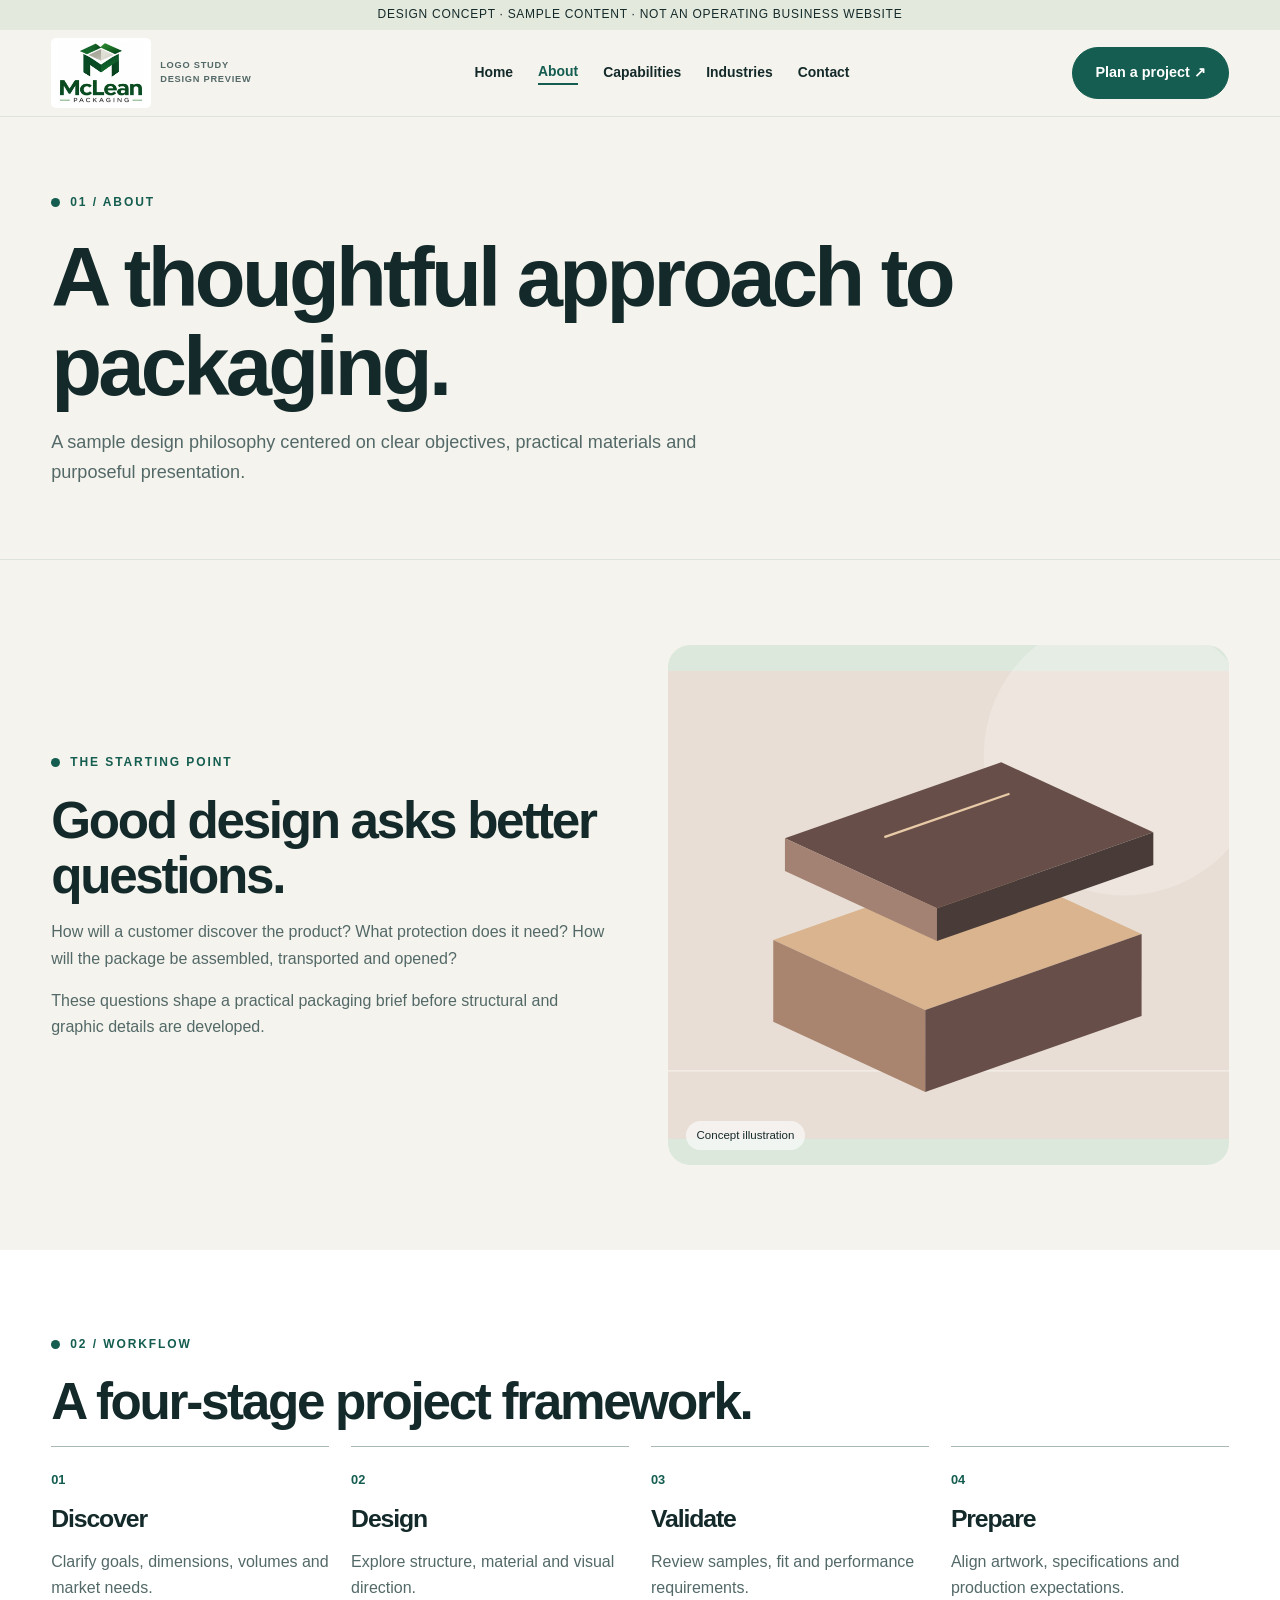
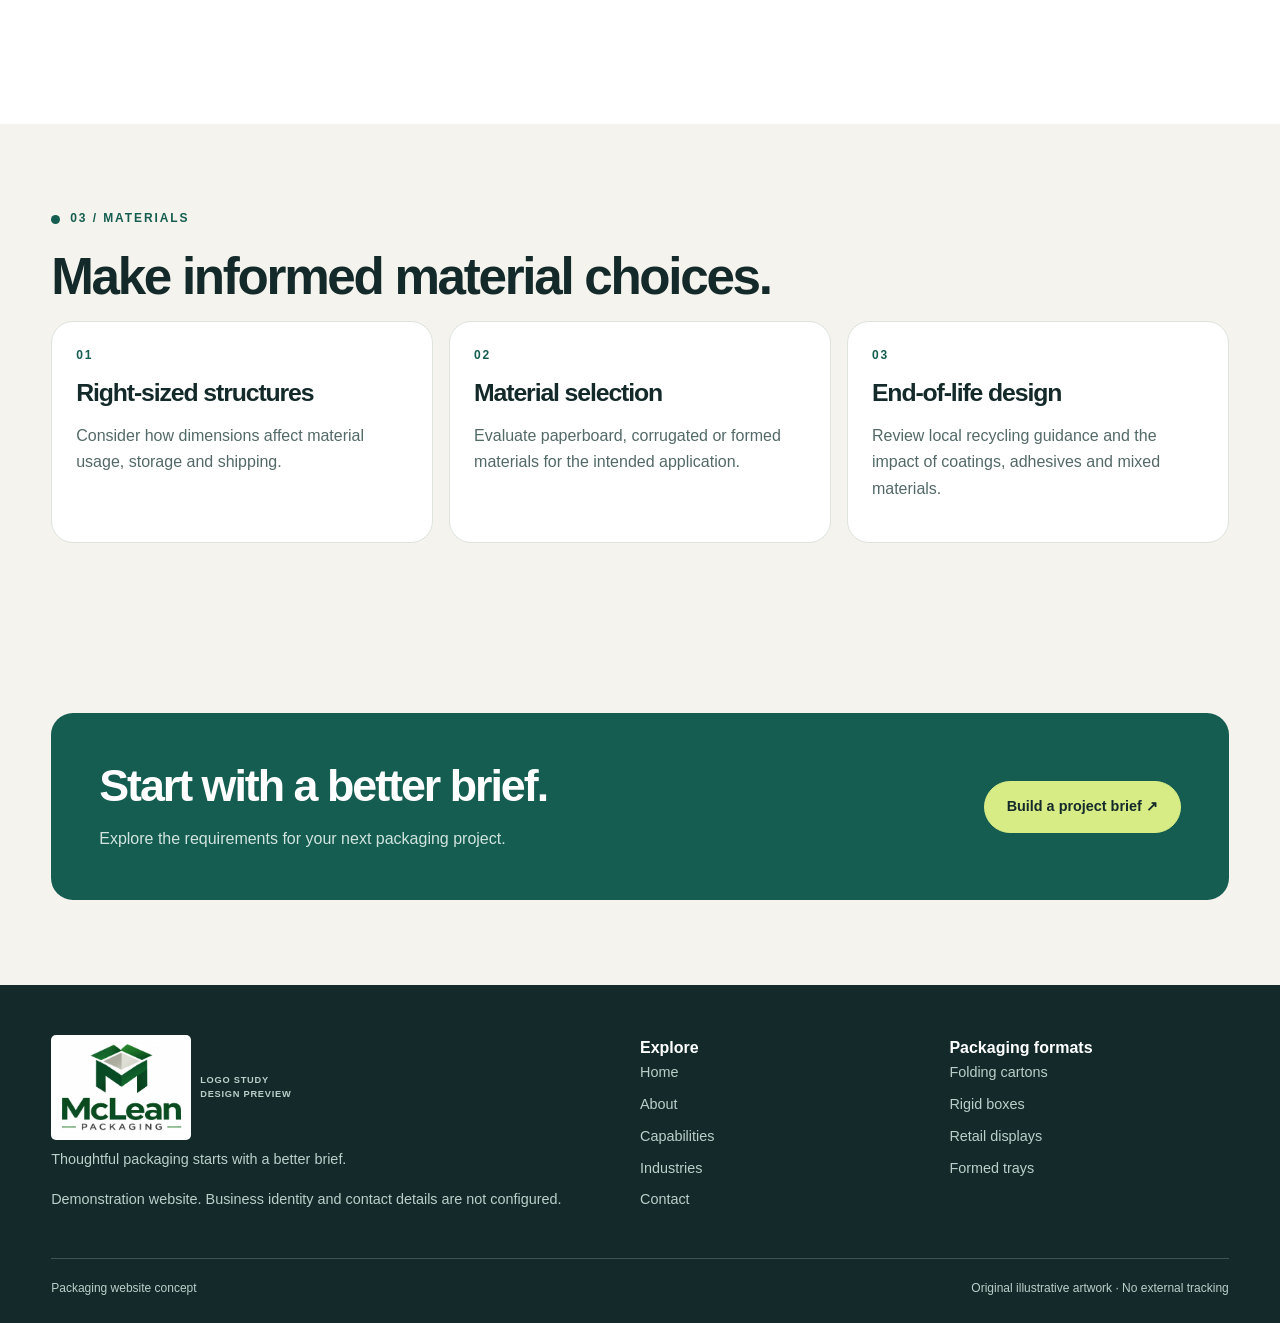
==== about.html @ 50a46adf "Add files via upload" ====
<!doctype html><html lang="en"><head><meta charset="utf-8"><meta name="viewport" content="width=device-width,initial-scale=1"><meta name="robots" content="noindex,nofollow"><meta name="description" content="An illustrative packaging design process."><title>About | Packaging website concept</title><link rel="stylesheet" href="style.css"><script defer src="script.js"></script></head><body><a class="skip" href="#main">Skip to content</a><div class="demo">DESIGN CONCEPT · SAMPLE CONTENT · NOT AN OPERATING BUSINESS WEBSITE</div><header class="header"><div class="wrap nav"><a class="brand logo-concept" href="index.html" aria-label="Packaging design concept home"><img src="logo-preview.webp" alt="McLean Packaging proposed logo artwork"><span class="logo-note">LOGO STUDY<br>DESIGN PREVIEW</span></a><button class="menu" aria-expanded="false" aria-controls="navigation">Menu</button><nav id="navigation" class="links" aria-label="Main navigation"><a href="index.html">Home</a><a href="about.html" aria-current="page">About</a><a href="capabilities.html">Capabilities</a><a href="industries.html">Industries</a><a href="contact.html">Contact</a></nav><a class="btn" href="contact.html">Plan a project ↗</a></div></header><main id="main"><section class="pagehero"><div class="wrap"><div class="eyebrow">01 / About</div><h1>A thoughtful approach to packaging.</h1><p>A sample design philosophy centered on clear objectives, practical materials and purposeful presentation.</p></div></section><section class="section"><div class="wrap split"><div><div class="eyebrow">The starting point</div><h2>Good design asks better questions.</h2><p>How will a customer discover the product? What protection does it need? How will the package be assembled, transported and opened?</p><p>These questions shape a practical packaging brief before structural and graphic details are developed.</p></div><div class="art"><svg viewBox="0 0 480 400" role="img" aria-label="Illustrative packaging concept" xmlns="http://www.w3.org/2000/svg"><rect width="480" height="400" fill="#e8ded5"/><circle cx="390" cy="72" r="120" fill="#fff" opacity=".22"/><path d="M0 342H480" stroke="#fff" opacity=".5"/><g transform="translate(55 60)"><path d="M35 170 220 105 350 165 165 230Z" fill="#d9b48e"/><path d="M35 170 165 230 165 300 35 240Z" fill="#a98570"/><path d="M165 230 350 165 350 235 165 300Z" fill="#674e49"/><path d="M45 83 230 18 360 78 175 143Z" fill="#674e49"/><path d="M45 83 175 143 175 171 45 111Z" fill="#a38273"/><path d="M175 143 360 78 360 106 175 171Z" fill="#493b38"/><path d="M130 82 237 45" stroke="#e9cba8" stroke-width="2"/></g></svg><span class="art-label">Concept illustration</span></div></div></section><section class="section white"><div class="wrap"><div class="eyebrow">02 / Workflow</div><h2>A four-stage project framework.</h2><div class="steps"><article class="step"><b>01</b><h3>Discover</h3><p>Clarify goals, dimensions, volumes and market needs.</p></article><article class="step"><b>02</b><h3>Design</h3><p>Explore structure, material and visual direction.</p></article><article class="step"><b>03</b><h3>Validate</h3><p>Review samples, fit and performance requirements.</p></article><article class="step"><b>04</b><h3>Prepare</h3><p>Align artwork, specifications and production expectations.</p></article></div></div></section><section class="section"><div class="wrap"><div class="eyebrow">03 / Materials</div><h2>Make informed material choices.</h2><div class="grid three"><article class="feature"><span class="number">01</span><h3>Right-sized structures</h3><p>Consider how dimensions affect material usage, storage and shipping.</p></article><article class="feature"><span class="number">02</span><h3>Material selection</h3><p>Evaluate paperboard, corrugated or formed materials for the intended application.</p></article><article class="feature"><span class="number">03</span><h3>End-of-life design</h3><p>Review local recycling guidance and the impact of coatings, adhesives and mixed materials.</p></article></div></div></section><section class="section"><div class="wrap cta"><div><h2>Start with a better brief.</h2><p>Explore the requirements for your next packaging project.</p></div><a class="btn light" href="contact.html">Build a project brief ↗</a></div></section></main><footer class="foot"><div class="wrap"><div class="footgrid"><div><a class="brand logo-concept" href="index.html" aria-label="Packaging design concept home"><img src="logo-preview.webp" alt="McLean Packaging proposed logo artwork"><span class="logo-note">LOGO STUDY<br>DESIGN PREVIEW</span></a><p>Thoughtful packaging starts with a better brief.</p><p>Demonstration website. Business identity and contact details are not configured.</p></div><div><strong>Explore</strong><a href="index.html">Home</a><a href="about.html">About</a><a href="capabilities.html">Capabilities</a><a href="industries.html">Industries</a><a href="contact.html">Contact</a></div><div><strong>Packaging formats</strong><a href="capabilities.html#carton">Folding cartons</a><a href="capabilities.html#rigid">Rigid boxes</a><a href="capabilities.html#display">Retail displays</a><a href="capabilities.html#tray">Formed trays</a></div></div><div class="copyright"><span>Packaging website concept</span><span>Original illustrative artwork · No external tracking</span></div></div></footer><button class="backtop" hidden aria-label="Back to top">↑</button></body></html>
---- style.css ----
:root{--ink:#142a2a;--muted:#536968;--cream:#f5f3ed;--white:#fff;--green:#145d50;--lime:#d7ec85;--line:#dce4dd;--radius:22px}*{box-sizing:border-box}html{scroll-behavior:smooth}body{margin:0;font-family:Inter,Arial,sans-serif;background:var(--cream);color:var(--ink);line-height:1.65}a{color:inherit;text-decoration:none}button,input,select,textarea{font:inherit}button,a,input,textarea,select{outline-offset:5px}button{cursor:pointer}img,svg{max-width:100%}h1,h2,h3,p{margin:0 0 1rem}h1,h2,h3{line-height:1.08;letter-spacing:-.045em}h1{font-size:clamp(3rem,6.5vw,6.5rem)}h2{font-size:clamp(2rem,4vw,3.8rem)}h3{font-size:1.55rem}p{color:var(--muted)}.wrap{width:min(1200px,92%);margin:auto}.demo{text-align:center;background:#e4e9de;font-size:.75rem;padding:5px 12px;letter-spacing:.06em}.header{position:sticky;top:0;z-index:20;background:rgba(245,243,237,.96);border-bottom:1px solid var(--line);backdrop-filter:blur(12px)}.nav{display:flex;align-items:center;justify-content:space-between;min-height:76px;gap:24px}.brand{display:flex;align-items:center;gap:11px;font-size:1.1rem;font-weight:800;letter-spacing:-.04em}.mark{display:grid;place-items:center;width:40px;height:40px;background:var(--green);color:white;border-radius:11px}.brand small{display:block;font-size:.58rem;letter-spacing:.18em;font-weight:600;color:var(--muted)}.links{display:flex;align-items:center;gap:25px;font-size:.87rem;font-weight:600}.links a[aria-current=page]{color:var(--green);border-bottom:2px solid var(--green)}.btn{display:inline-flex;align-items:center;justify-content:center;gap:12px;background:var(--green);color:white;border:1px solid var(--green);padding:13px 22px;border-radius:100px;font-weight:700;font-size:.9rem;transition:.2s}.btn:hover{transform:translateY(-2px);filter:brightness(1.12)}.btn.alt{background:transparent;color:var(--ink);border-color:#9eaeaa}.btn.light{background:var(--lime);color:var(--ink);border-color:var(--lime)}.menu{display:none}.hero{padding:65px 0 70px;display:grid;grid-template-columns:1.1fr 1fr;align-items:center;gap:45px}.eyebrow{font-weight:800;font-size:.75rem;letter-spacing:.16em;text-transform:uppercase;color:var(--green);display:flex;gap:10px;align-items:center;margin-bottom:20px}.eyebrow:before{content:'';width:9px;height:9px;border-radius:50%;background:currentColor}.hero p{font-size:1.13rem;max-width:580px}.actions{display:flex;gap:12px;flex-wrap:wrap;margin-top:30px}.art{min-height:390px;aspect-ratio:1.08;background:#dde8dc;border-radius:var(--radius);overflow:hidden;position:relative;display:grid;place-items:center}.art svg{width:100%;height:100%;display:block}.art-label{position:absolute;bottom:15px;left:18px;font-size:.72rem;background:#fff9;border-radius:30px;padding:5px 11px}.strip{background:var(--ink);color:white;padding:20px 0}.strip .wrap{display:flex;justify-content:space-between;flex-wrap:wrap;gap:14px;font-size:.85rem;letter-spacing:.07em}.strip span:before{content:'✳';color:var(--lime);margin-right:10px}.section{padding:85px 0}.section.white{background:white}.sectionhead{display:flex;align-items:end;justify-content:space-between;gap:25px;margin-bottom:32px}.sectionhead p{max-width:420px}.grid{display:grid;grid-template-columns:repeat(4,1fr);gap:16px}.grid.three{grid-template-columns:repeat(3,1fr)}.tile{border:1px solid var(--line);border-radius:var(--radius);background:white;overflow:hidden;transition:transform .2s,box-shadow .2s}.tile:hover{transform:translateY(-4px);box-shadow:0 16px 40px #142a2a12}.tile .art{min-height:0;aspect-ratio:1.18;border-radius:0}.tilebody{padding:24px}.tilebody p{font-size:.92rem}.number{font-size:.75rem;font-weight:800;color:var(--green);letter-spacing:.15em}.arrow{font-weight:bold;color:var(--green);font-size:.85rem}.split{display:grid;grid-template-columns:1fr 1fr;gap:55px;align-items:center}.panel{background:var(--ink);color:white;padding:55px;border-radius:var(--radius)}.panel p,.dark p{color:#c2d3cf}.panel .eyebrow,.dark .eyebrow{color:var(--lime)}.steps{display:grid;grid-template-columns:repeat(4,1fr);gap:22px}.step{border-top:1px solid #a8b8b2;padding:22px 0}.step b{display:block;color:var(--green);font-size:.8rem;margin-bottom:16px}.cta{background:var(--green);color:white;border-radius:var(--radius);padding:48px;display:flex;align-items:center;justify-content:space-between;gap:24px}.cta p{color:#d2e4df;margin:0}.cta h2{font-size:clamp(2rem,3.5vw,3rem)}.pagehero{padding:76px 0 55px;border-bottom:1px solid var(--line)}.pagehero h1{max-width:950px}.pagehero p{max-width:650px;font-size:1.13rem}.filters{display:flex;flex-wrap:wrap;gap:10px;margin-bottom:25px}.filter{border:1px solid #aebdb6;border-radius:100px;background:transparent;padding:8px 16px;color:var(--ink);font-size:.88rem}.filter[aria-pressed=true]{background:var(--green);color:white;border-color:var(--green)}[hidden]{display:none!important}.tag{display:inline-block;background:#eaf1e5;padding:4px 10px;border-radius:100px;color:var(--green);font-size:.75rem;margin:3px}.detail{border-top:1px solid var(--line);padding:16px 0}.detail summary{cursor:pointer;font-weight:700}.detail p{padding-top:10px}.contactgrid{display:grid;grid-template-columns:.8fr 1.2fr;gap:45px;align-items:start}.form{background:white;border:1px solid var(--line);padding:32px;border-radius:var(--radius)}.fields{display:grid;grid-template-columns:1fr 1fr;gap:16px}.field{display:flex;flex-direction:column;gap:5px;margin-bottom:16px}.field label{font-weight:700;font-size:.86rem}input,textarea,select{border:1px solid #b8c6be;background:#fcfdfa;border-radius:9px;padding:12px;min-width:0;width:100%;color:var(--ink)}textarea{min-height:130px;resize:vertical}.notice{background:#e9f0e4;border-radius:12px;padding:15px;font-size:.88rem;margin:14px 0}.foot{background:var(--ink);color:white;padding:50px 0 25px}.footgrid{display:grid;grid-template-columns:2fr 1fr 1fr;gap:30px}.foot p,.foot a{color:#bbceca;font-size:.9rem}.foot a{display:block;margin-bottom:8px}.foot .brand{color:white;display:flex}.foot .brand small{color:#bbceca}.copyright{border-top:1px solid #ffffff30;margin-top:30px;padding-top:20px;font-size:.75rem;color:#bbceca;display:flex;justify-content:space-between;gap:12px}.skip{position:absolute;left:-999px}.skip:focus{left:10px;top:10px;background:white;padding:10px;z-index:100}.backtop{position:fixed;bottom:20px;right:20px;border:0;background:var(--green);color:white;width:44px;height:44px;border-radius:50%;box-shadow:0 5px 20px #0003;z-index:15}.dark{background:var(--ink);color:white}.small{font-size:.85rem}.feature{padding:24px;border:1px solid var(--line);border-radius:var(--radius);background:white}.feature .number{display:block;margin-bottom:15px}@media(max-width:950px){.grid{grid-template-columns:repeat(2,1fr)}.grid.three{grid-template-columns:repeat(2,1fr)}.nav>.btn{display:none}.hero{gap:25px}.art{min-height:270px}.steps{grid-template-columns:repeat(2,1fr)}}@media(max-width:700px){.menu{display:block;border:1px solid var(--line);background:white;border-radius:10px;padding:8px 12px}.links{display:none;position:absolute;top:76px;left:0;right:0;background:var(--cream);padding:22px 4%;flex-direction:column;align-items:stretch;border-bottom:1px solid var(--line)}.links.open{display:flex}.hero,.split,.contactgrid{grid-template-columns:1fr}.hero,.pagehero{padding:42px 0}.section{padding:55px 0}.sectionhead,.cta{display:block}.sectionhead p{margin-top:12px}.cta .btn{margin-top:20px}.panel,.cta,.form{padding:24px}.grid,.grid.three{grid-template-columns:1fr}.fields{grid-template-columns:1fr;gap:0}.footgrid{grid-template-columns:1fr 1fr}.footgrid>div:first-child{grid-column:1/-1}.copyright{flex-direction:column}.art{min-height:260px}.hero h1{font-size:3.2rem}}@media(prefers-reduced-motion:reduce){*,*::before,*::after{scroll-behavior:auto!important;transition:none!important}}

/* Proposed logo artwork, for offline design review only. */
.logo-concept{flex-shrink:0;gap:9px}.logo-concept img{display:block;width:100px;height:auto;max-height:70px;object-fit:contain;background:white;border-radius:5px;padding:3px}.logo-note{font-size:.58rem;font-weight:700;line-height:1.45;letter-spacing:.08em;color:var(--muted)}.foot .logo-concept img{width:140px;max-height:105px;padding:6px}.foot .logo-note{color:#bbceca}.header .nav{min-height:86px}@media(max-width:700px){.links{top:86px}.logo-concept img{width:88px}.logo-note{font-size:.55rem}}
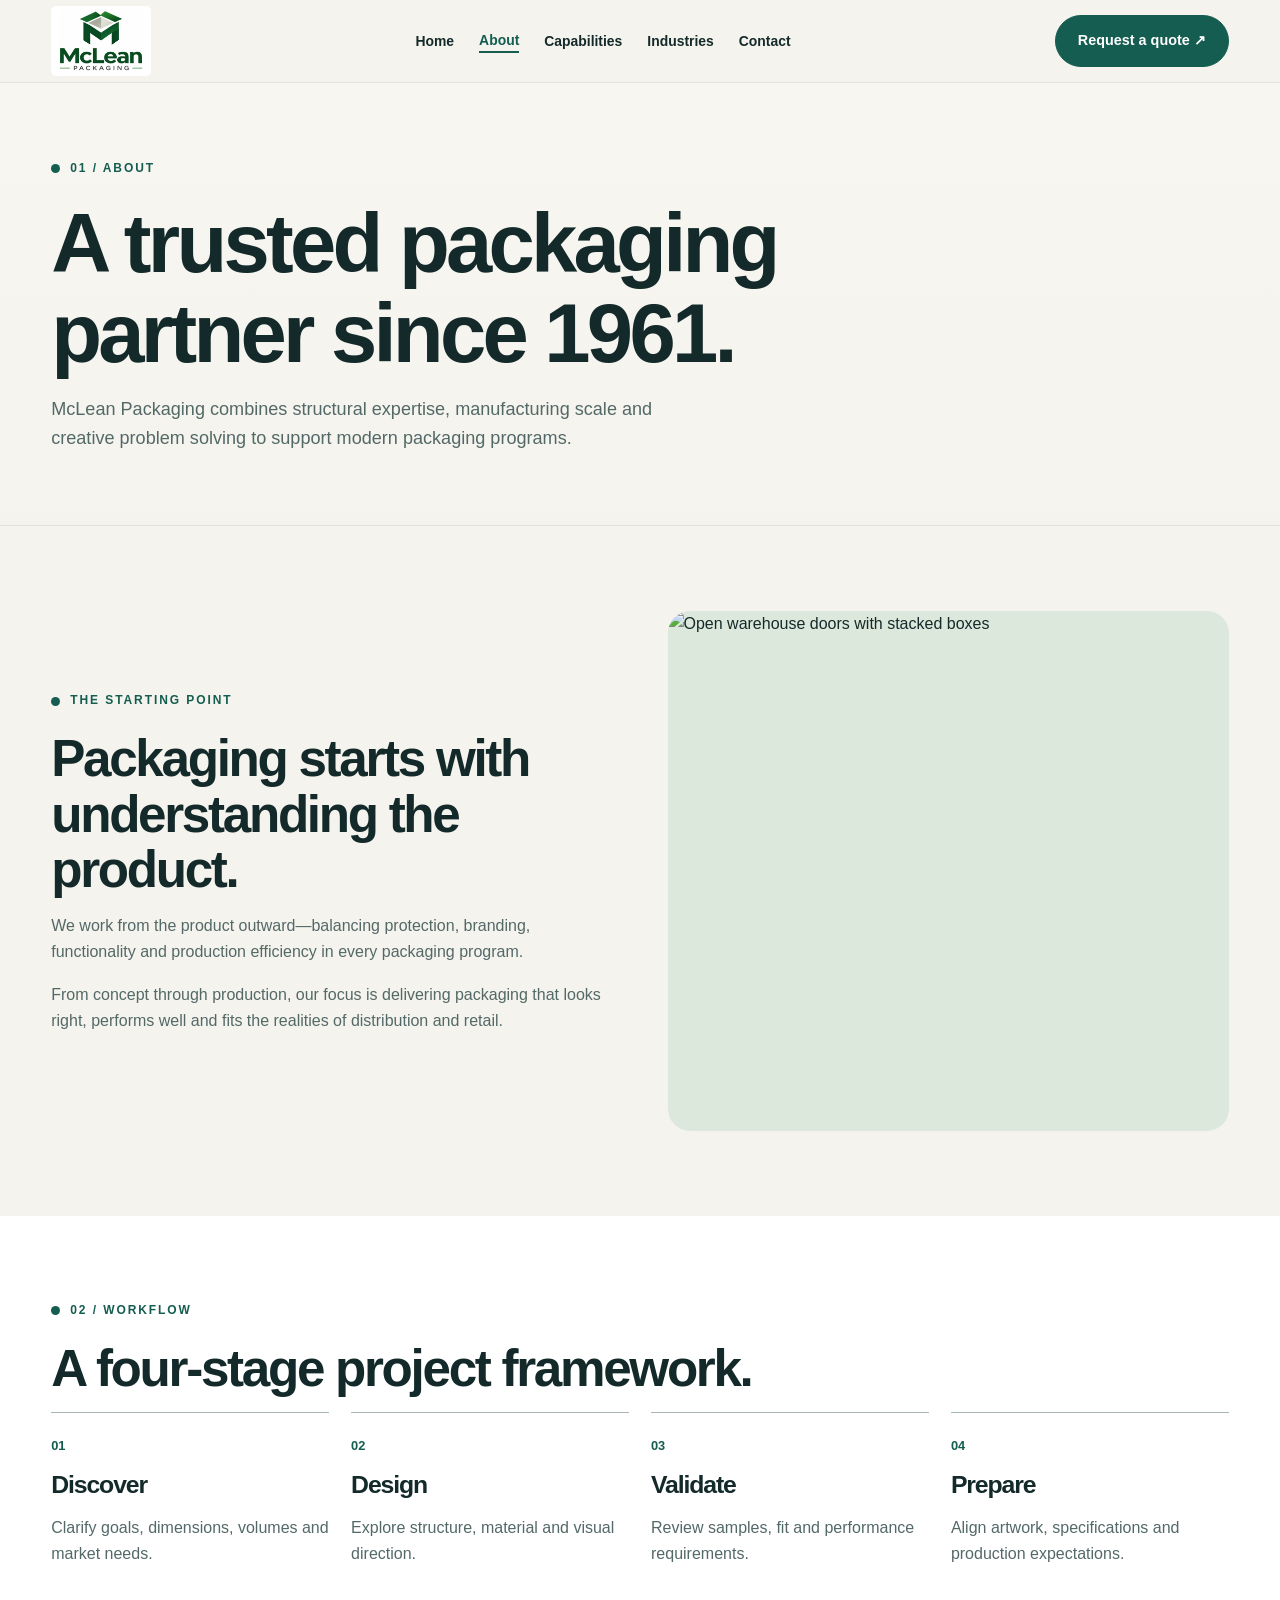
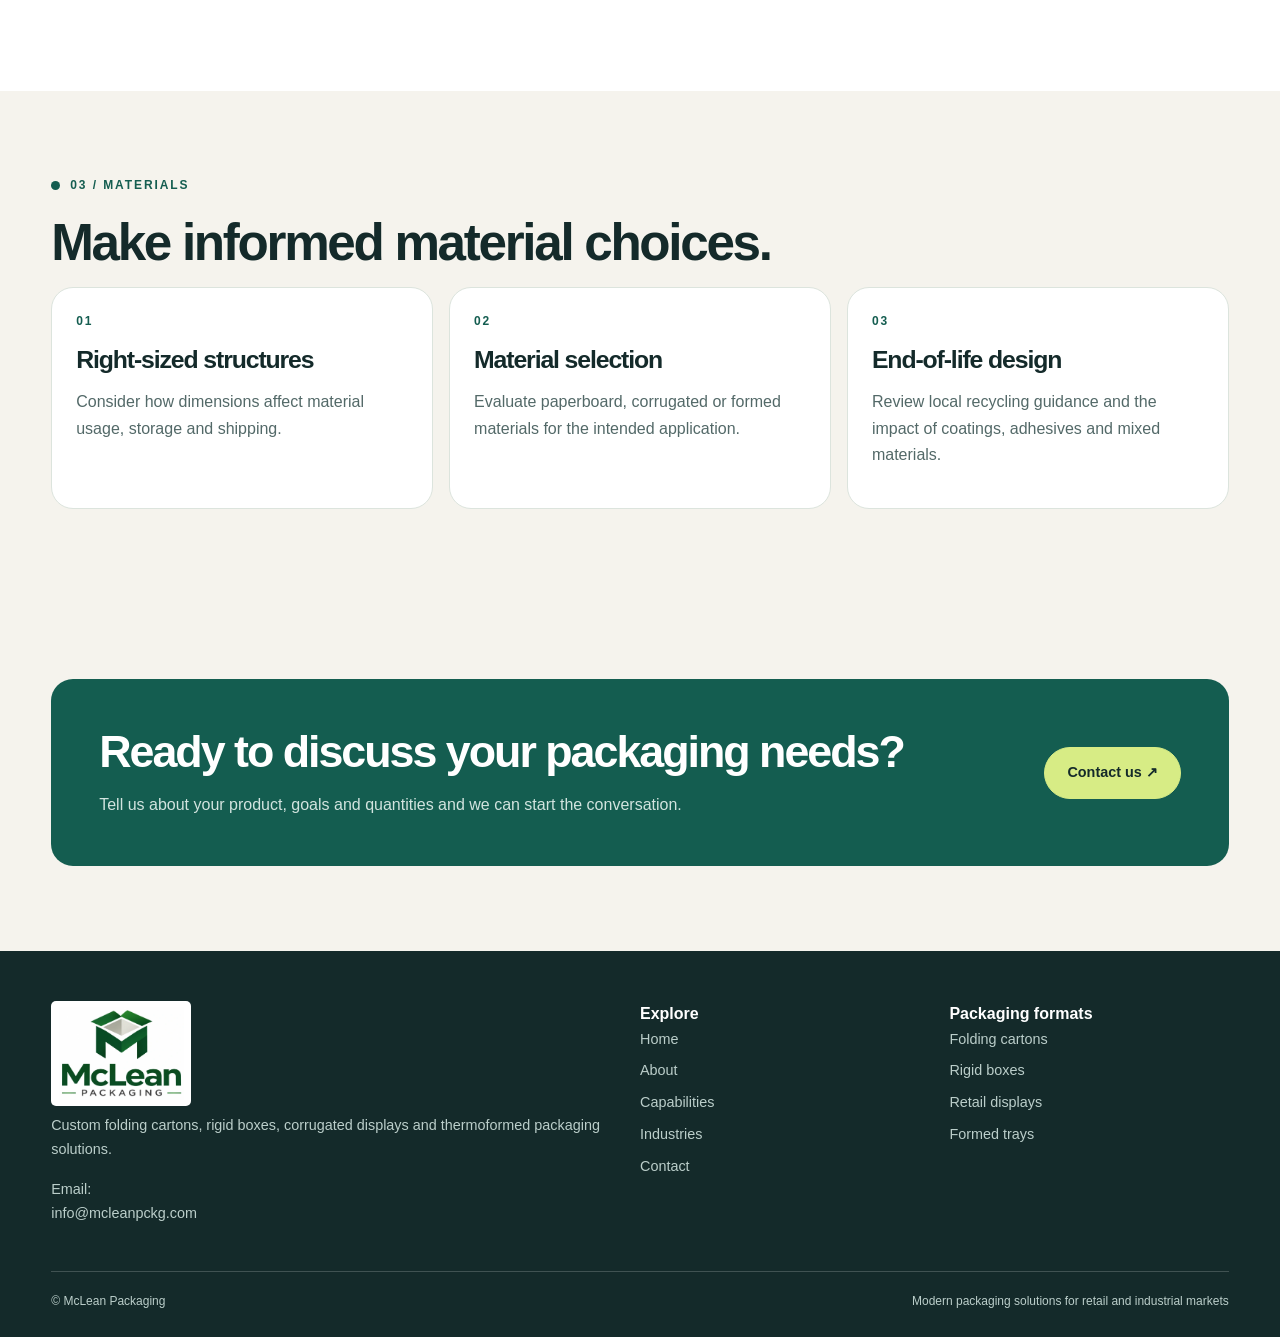
==== commit b054e478: "Add files via upload" ====
--- a/about.html
+++ b/about.html
@@ -1 +1,2 @@
-<!doctype html><html lang="en"><head><meta charset="utf-8"><meta name="viewport" content="width=device-width,initial-scale=1"><meta name="robots" content="noindex,nofollow"><meta name="description" content="An illustrative packaging design process."><title>About | Packaging website concept</title><link rel="stylesheet" href="style.css"><script defer src="script.js"></script></head><body><a class="skip" href="#main">Skip to content</a><div class="demo">DESIGN CONCEPT · SAMPLE CONTENT · NOT AN OPERATING BUSINESS WEBSITE</div><header class="header"><div class="wrap nav"><a class="brand logo-concept" href="index.html" aria-label="Packaging design concept home"><img src="logo-preview.webp" alt="McLean Packaging proposed logo artwork"><span class="logo-note">LOGO STUDY<br>DESIGN PREVIEW</span></a><button class="menu" aria-expanded="false" aria-controls="navigation">Menu</button><nav id="navigation" class="links" aria-label="Main navigation"><a href="index.html">Home</a><a href="about.html" aria-current="page">About</a><a href="capabilities.html">Capabilities</a><a href="industries.html">Industries</a><a href="contact.html">Contact</a></nav><a class="btn" href="contact.html">Plan a project ↗</a></div></header><main id="main"><section class="pagehero"><div class="wrap"><div class="eyebrow">01 / About</div><h1>A thoughtful approach to packaging.</h1><p>A sample design philosophy centered on clear objectives, practical materials and purposeful presentation.</p></div></section><section class="section"><div class="wrap split"><div><div class="eyebrow">The starting point</div><h2>Good design asks better questions.</h2><p>How will a customer discover the product? What protection does it need? How will the package be assembled, transported and opened?</p><p>These questions shape a practical packaging brief before structural and graphic details are developed.</p></div><div class="art"><svg viewBox="0 0 480 400" role="img" aria-label="Illustrative packaging concept" xmlns="http://www.w3.org/2000/svg"><rect width="480" height="400" fill="#e8ded5"/><circle cx="390" cy="72" r="120" fill="#fff" opacity=".22"/><path d="M0 342H480" stroke="#fff" opacity=".5"/><g transform="translate(55 60)"><path d="M35 170 220 105 350 165 165 230Z" fill="#d9b48e"/><path d="M35 170 165 230 165 300 35 240Z" fill="#a98570"/><path d="M165 230 350 165 350 235 165 300Z" fill="#674e49"/><path d="M45 83 230 18 360 78 175 143Z" fill="#674e49"/><path d="M45 83 175 143 175 171 45 111Z" fill="#a38273"/><path d="M175 143 360 78 360 106 175 171Z" fill="#493b38"/><path d="M130 82 237 45" stroke="#e9cba8" stroke-width="2"/></g></svg><span class="art-label">Concept illustration</span></div></div></section><section class="section white"><div class="wrap"><div class="eyebrow">02 / Workflow</div><h2>A four-stage project framework.</h2><div class="steps"><article class="step"><b>01</b><h3>Discover</h3><p>Clarify goals, dimensions, volumes and market needs.</p></article><article class="step"><b>02</b><h3>Design</h3><p>Explore structure, material and visual direction.</p></article><article class="step"><b>03</b><h3>Validate</h3><p>Review samples, fit and performance requirements.</p></article><article class="step"><b>04</b><h3>Prepare</h3><p>Align artwork, specifications and production expectations.</p></article></div></div></section><section class="section"><div class="wrap"><div class="eyebrow">03 / Materials</div><h2>Make informed material choices.</h2><div class="grid three"><article class="feature"><span class="number">01</span><h3>Right-sized structures</h3><p>Consider how dimensions affect material usage, storage and shipping.</p></article><article class="feature"><span class="number">02</span><h3>Material selection</h3><p>Evaluate paperboard, corrugated or formed materials for the intended application.</p></article><article class="feature"><span class="number">03</span><h3>End-of-life design</h3><p>Review local recycling guidance and the impact of coatings, adhesives and mixed materials.</p></article></div></div></section><section class="section"><div class="wrap cta"><div><h2>Start with a better brief.</h2><p>Explore the requirements for your next packaging project.</p></div><a class="btn light" href="contact.html">Build a project brief ↗</a></div></section></main><footer class="foot"><div class="wrap"><div class="footgrid"><div><a class="brand logo-concept" href="index.html" aria-label="Packaging design concept home"><img src="logo-preview.webp" alt="McLean Packaging proposed logo artwork"><span class="logo-note">LOGO STUDY<br>DESIGN PREVIEW</span></a><p>Thoughtful packaging starts with a better brief.</p><p>Demonstration website. Business identity and contact details are not configured.</p></div><div><strong>Explore</strong><a href="index.html">Home</a><a href="about.html">About</a><a href="capabilities.html">Capabilities</a><a href="industries.html">Industries</a><a href="contact.html">Contact</a></div><div><strong>Packaging formats</strong><a href="capabilities.html#carton">Folding cartons</a><a href="capabilities.html#rigid">Rigid boxes</a><a href="capabilities.html#display">Retail displays</a><a href="capabilities.html#tray">Formed trays</a></div></div><div class="copyright"><span>Packaging website concept</span><span>Original illustrative artwork · No external tracking</span></div></div></footer><button class="backtop" hidden aria-label="Back to top">↑</button></body></html>+<!DOCTYPE html>
+<html lang="en"><head><meta charset="utf-8"/><meta content="width=device-width,initial-scale=1" name="viewport"/><meta content="Learn more about McLean Packaging, our capabilities, and our approach to delivering high-quality packaging solutions." name="description"/><title>About McLean Packaging</title><link href="style.css" rel="stylesheet"/><script defer="" src="script.js"></script></head><body><a class="skip" href="#main">Skip to content</a><header class="header"><div class="wrap nav"><a aria-label="McLean Packaging home" class="brand logo-concept" href="index.html"><img alt="McLean Packaging logo" src="logo-preview.webp"/><span class="logo-note">PACKAGING<br/>SOLUTIONS</span></a><button aria-controls="navigation" aria-expanded="false" class="menu">Menu</button><nav aria-label="Main navigation" class="links" id="navigation"><a href="index.html">Home</a><a aria-current="page" href="about.html">About</a><a href="capabilities.html">Capabilities</a><a href="industries.html">Industries</a><a href="contact.html">Contact</a></nav><a class="btn" href="contact.html">Request a quote ↗</a></div></header><main id="main"><section class="pagehero"><div class="wrap"><div class="eyebrow">01 / About</div><h1>A trusted packaging partner since 1961.</h1><p>McLean Packaging combines structural expertise, manufacturing scale and creative problem solving to support modern packaging programs.</p></div></section><section class="section"><div class="wrap split"><div><div class="eyebrow">The starting point</div><h2>Packaging starts with understanding the product.</h2><p>We work from the product outward—balancing protection, branding, functionality and production efficiency in every packaging program.</p><p>From concept through production, our focus is delivering packaging that looks right, performs well and fits the realities of distribution and retail.</p></div><div class="art"><img alt="Open warehouse doors with stacked boxes" loading="lazy" src="https://images.pexels.com/photos/29607924/pexels-photo-29607924.jpeg?auto=compress&amp;cs=tinysrgb&amp;w=1400"/></div></div></section><section class="section white"><div class="wrap"><div class="eyebrow">02 / Workflow</div><h2>A four-stage project framework.</h2><div class="steps"><article class="step"><b>01</b><h3>Discover</h3><p>Clarify goals, dimensions, volumes and market needs.</p></article><article class="step"><b>02</b><h3>Design</h3><p>Explore structure, material and visual direction.</p></article><article class="step"><b>03</b><h3>Validate</h3><p>Review samples, fit and performance requirements.</p></article><article class="step"><b>04</b><h3>Prepare</h3><p>Align artwork, specifications and production expectations.</p></article></div></div></section><section class="section"><div class="wrap"><div class="eyebrow">03 / Materials</div><h2>Make informed material choices.</h2><div class="grid three"><article class="feature"><span class="number">01</span><h3>Right-sized structures</h3><p>Consider how dimensions affect material usage, storage and shipping.</p></article><article class="feature"><span class="number">02</span><h3>Material selection</h3><p>Evaluate paperboard, corrugated or formed materials for the intended application.</p></article><article class="feature"><span class="number">03</span><h3>End-of-life design</h3><p>Review local recycling guidance and the impact of coatings, adhesives and mixed materials.</p></article></div></div></section><section class="section"><div class="wrap cta"><div><h2>Ready to discuss your packaging needs?</h2><p>Tell us about your product, goals and quantities and we can start the conversation.</p></div><a class="btn light" href="contact.html">Contact us ↗</a></div></section></main><footer class="foot"><div class="wrap"><div class="footgrid"><div><a aria-label="McLean Packaging home" class="brand logo-concept" href="index.html"><img alt="McLean Packaging logo" src="logo-preview.webp"/><span class="logo-note">PACKAGING<br/>SOLUTIONS</span></a><p>Custom folding cartons, rigid boxes, corrugated displays and thermoformed packaging solutions.</p><p>Email: <a href="mailto:info@mcleanpckg.com">info@mcleanpckg.com</a></p></div><div><strong>Explore</strong><a href="index.html">Home</a><a href="about.html">About</a><a href="capabilities.html">Capabilities</a><a href="industries.html">Industries</a><a href="contact.html">Contact</a></div><div><strong>Packaging formats</strong><a href="capabilities.html#carton">Folding cartons</a><a href="capabilities.html#rigid">Rigid boxes</a><a href="capabilities.html#display">Retail displays</a><a href="capabilities.html#tray">Formed trays</a></div></div><div class="copyright"><span>© McLean Packaging</span><span>Modern packaging solutions for retail and industrial markets</span></div></div></footer><button aria-label="Back to top" class="backtop" hidden="">↑</button></body></html>
--- a/style.css
+++ b/style.css
@@ -2,3 +2,7 @@
 
 /* Proposed logo artwork, for offline design review only. */
 .logo-concept{flex-shrink:0;gap:9px}.logo-concept img{display:block;width:100px;height:auto;max-height:70px;object-fit:contain;background:white;border-radius:5px;padding:3px}.logo-note{font-size:.58rem;font-weight:700;line-height:1.45;letter-spacing:.08em;color:var(--muted)}.foot .logo-concept img{width:140px;max-height:105px;padding:6px}.foot .logo-note{color:#bbceca}.header .nav{min-height:86px}@media(max-width:700px){.links{top:86px}.logo-concept img{width:88px}.logo-note{font-size:.55rem}}
+
+
+/* Live-business refinements */
+.demo{display:none!important}.art img{width:100%;height:100%;object-fit:cover;display:block}.art-label{display:none}.logo-note{display:none}.header .nav{min-height:82px}.pagehero{background:linear-gradient(180deg,#f8f6f1 0%,#f5f3ed 100%)}.notice a{font-weight:700;color:var(--green)}
